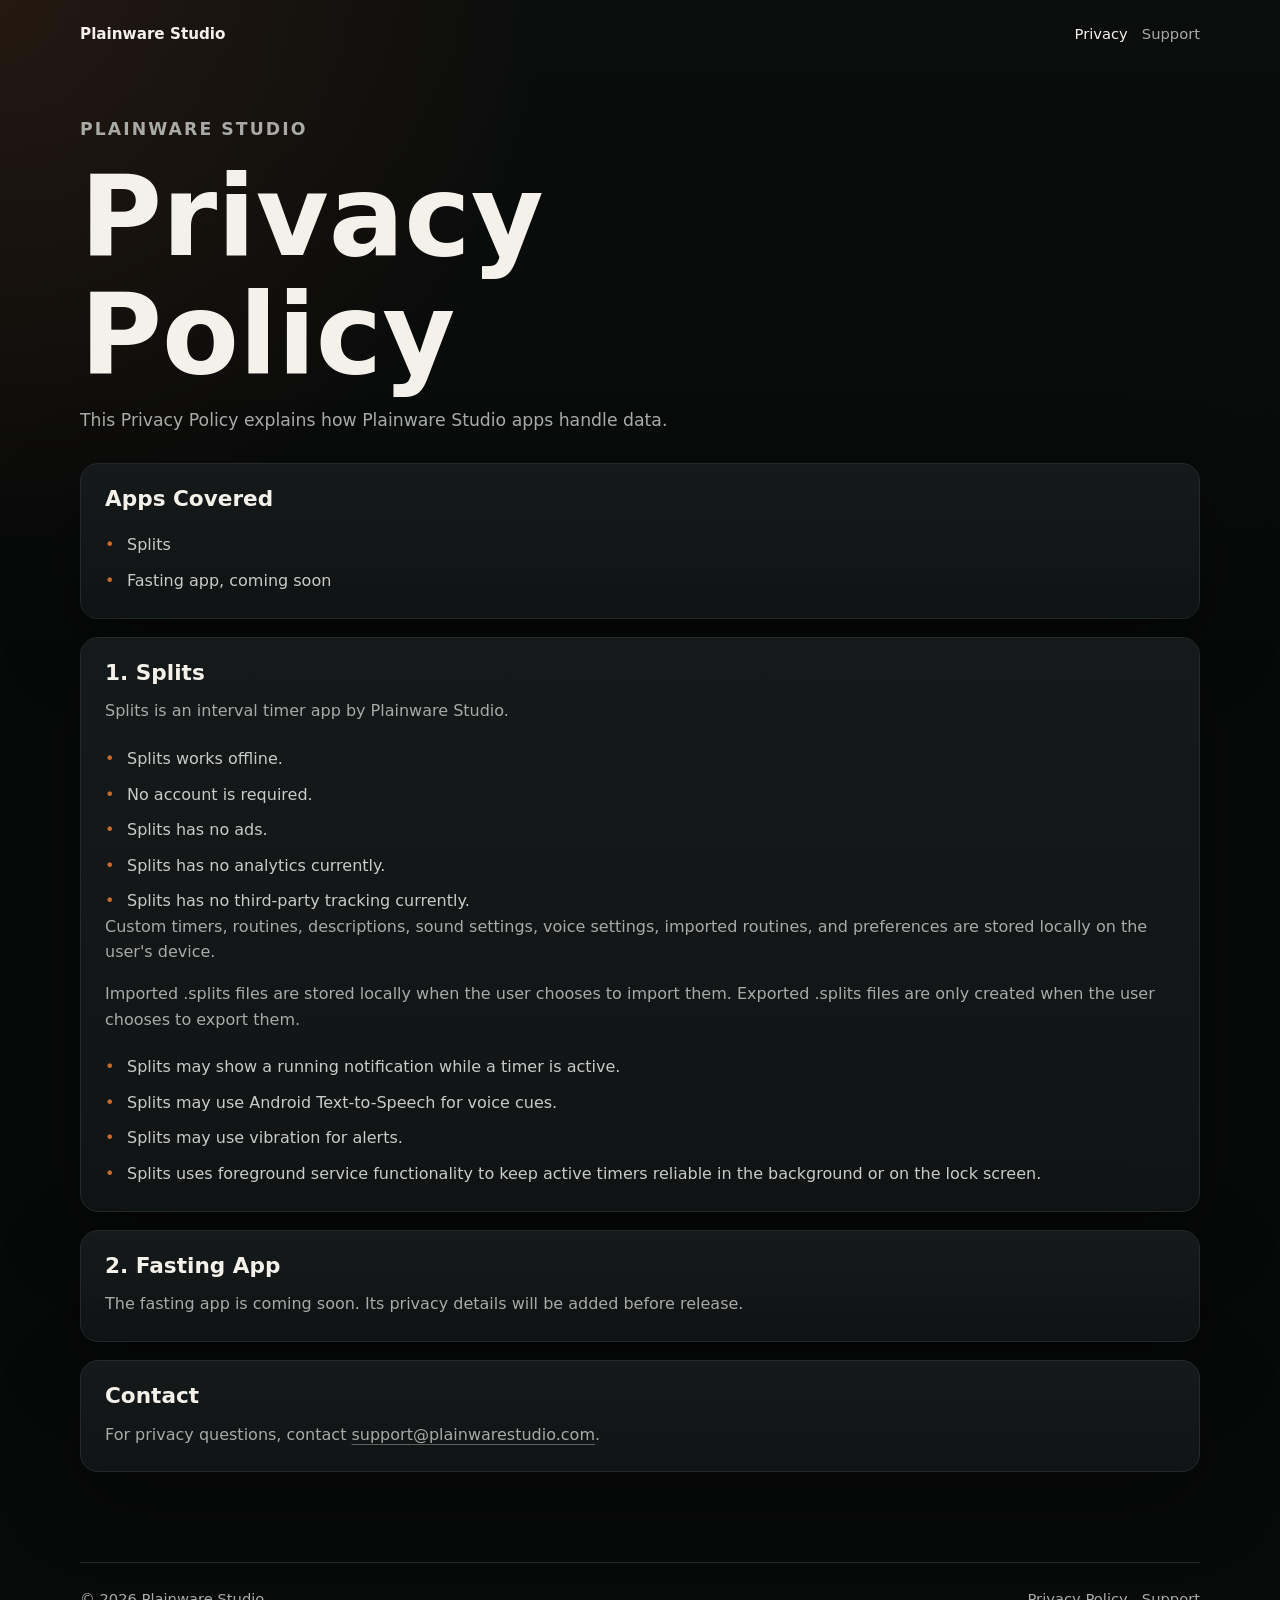
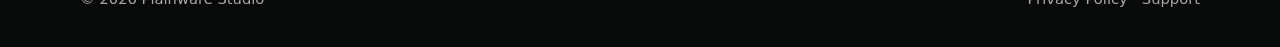
==== privacy/index.html @ e0c5e505 "Use clean URLs for static pages" ====
<!doctype html>
<html lang="en">
  <head>
    <meta charset="utf-8">
    <meta name="viewport" content="width=device-width, initial-scale=1">
    <meta name="description" content="Privacy policy for Plainware Studio apps.">
    <title>Privacy Policy | Plainware Studio</title>
    <link rel="stylesheet" href="../styles.css">
  </head>
  <body>
    <header class="site-header">
      <a class="brand" href="/" aria-label="Plainware Studio home">Plainware Studio</a>
      <nav class="site-nav" aria-label="Primary navigation">
        <a href="/privacy" aria-current="page">Privacy</a>
        <a href="/support">Support</a>
      </nav>
    </header>

    <main class="page">
      <section class="page-hero">
        <p class="eyebrow">Plainware Studio</p>
        <h1>Privacy Policy</h1>
        <p>This Privacy Policy explains how Plainware Studio apps handle data.</p>
      </section>

      <section class="content-card">
        <h2>Apps Covered</h2>
        <ul class="policy-list">
          <li>Splits</li>
          <li>Fasting app, coming soon</li>
        </ul>
      </section>

      <section class="content-card">
        <h2>1. Splits</h2>
        <p>Splits is an interval timer app by Plainware Studio.</p>
        <ul class="policy-list">
          <li>Splits works offline.</li>
          <li>No account is required.</li>
          <li>Splits has no ads.</li>
          <li>Splits has no analytics currently.</li>
          <li>Splits has no third-party tracking currently.</li>
        </ul>
        <p>
          Custom timers, routines, descriptions, sound settings, voice settings, imported routines, and preferences
          are stored locally on the user's device.
        </p>
        <p>
          Imported .splits files are stored locally when the user chooses to import them. Exported .splits files are
          only created when the user chooses to export them.
        </p>
        <ul class="policy-list">
          <li>Splits may show a running notification while a timer is active.</li>
          <li>Splits may use Android Text-to-Speech for voice cues.</li>
          <li>Splits may use vibration for alerts.</li>
          <li>
            Splits uses foreground service functionality to keep active timers reliable in the background or on the
            lock screen.
          </li>
        </ul>
      </section>

      <section class="content-card">
        <h2>2. Fasting App</h2>
        <p>The fasting app is coming soon. Its privacy details will be added before release.</p>
      </section>

      <section class="content-card">
        <h2>Contact</h2>
        <p>For privacy questions, contact <a href="mailto:support@plainwarestudio.com">support@plainwarestudio.com</a>.</p>
      </section>
    </main>

    <footer class="site-footer">
      <p>&copy; 2026 Plainware Studio</p>
      <nav aria-label="Footer navigation">
        <a href="/privacy">Privacy Policy</a>
        <a href="/support">Support</a>
      </nav>
    </footer>
  </body>
</html>
---- styles.css ----
:root {
  --bg: #080909;
  --panel: #111414;
  --panel-soft: #151919;
  --border: #242929;
  --text: #f4f1ea;
  --muted: #a8aaa8;
  --muted-strong: #c9cbc7;
  --splits: #c76a2a;
  --fasting: #a9e848;
  --shadow: 0 24px 80px rgba(0, 0, 0, 0.36);
  color-scheme: dark;
}

* {
  box-sizing: border-box;
}

html {
  background: var(--bg);
}

body {
  min-width: 320px;
  margin: 0;
  background:
    radial-gradient(circle at top left, rgba(199, 106, 42, 0.13), transparent 34rem),
    linear-gradient(180deg, #0b0d0d 0%, var(--bg) 42rem);
  color: var(--text);
  font-family:
    Inter, ui-sans-serif, system-ui, -apple-system, BlinkMacSystemFont, "Segoe UI", sans-serif;
  line-height: 1.6;
}

a {
  color: inherit;
  text-decoration-color: rgba(244, 241, 234, 0.34);
  text-underline-offset: 0.22em;
}

a:hover {
  text-decoration-color: currentColor;
}

.site-header,
.site-footer,
main {
  width: min(1120px, calc(100% - 32px));
  margin: 0 auto;
}

.site-header {
  display: flex;
  align-items: center;
  justify-content: space-between;
  gap: 16px;
  padding: 22px 0;
}

.brand {
  font-size: 0.95rem;
  font-weight: 750;
  letter-spacing: 0;
  text-decoration: none;
}

.site-nav,
.site-footer nav {
  display: flex;
  align-items: center;
  gap: 14px;
  color: var(--muted);
  font-size: 0.92rem;
}

.site-nav a,
.site-footer a {
  text-decoration: none;
}

.site-nav a:hover,
.site-nav a[aria-current="page"],
.site-footer a:hover {
  color: var(--text);
}

.hero {
  display: grid;
  gap: 18px;
  min-height: 58vh;
  align-content: center;
  padding: 64px 0 56px;
}

.eyebrow {
  margin: 0;
  color: var(--splits);
  font-size: 0.76rem;
  font-weight: 800;
  letter-spacing: 0.12em;
  text-transform: uppercase;
}

h1,
h2,
h3,
p {
  margin-top: 0;
}

h1,
h2,
h3 {
  color: var(--text);
  line-height: 1.05;
  letter-spacing: 0;
}

h1 {
  max-width: 820px;
  margin-bottom: 0;
  font-size: clamp(3rem, 12vw, 7rem);
}

h2 {
  margin-bottom: 0;
  font-size: clamp(2rem, 8vw, 4.25rem);
}

h3 {
  margin-bottom: 14px;
  font-size: 1.7rem;
}

.hero-line {
  max-width: 800px;
  margin-bottom: 0;
  color: var(--muted-strong);
  font-size: clamp(1.35rem, 6vw, 3.1rem);
  line-height: 1.12;
}

.hero-copy,
.page-hero p {
  max-width: 660px;
  margin-bottom: 0;
  color: var(--muted);
  font-size: 1.08rem;
}

.section {
  padding: 24px 0 72px;
}

.section-heading {
  display: grid;
  gap: 12px;
  margin-bottom: 28px;
}

.app-grid {
  display: grid;
  gap: 18px;
}

.app-card,
.content-card,
.support-callout {
  border: 1px solid var(--border);
  border-radius: 18px;
  background: linear-gradient(180deg, var(--panel-soft), var(--panel));
  box-shadow: var(--shadow);
}

.app-card {
  padding: 24px;
}

.app-card p,
.content-card p {
  color: var(--muted);
}

.app-card-splits {
  border-top: 3px solid var(--splits);
}

.app-card-fasting {
  border-top: 3px solid var(--fasting);
}

.app-meta {
  display: flex;
  align-items: center;
  gap: 8px;
  margin-bottom: 18px;
  color: var(--muted);
  font-size: 0.88rem;
  font-weight: 700;
}

.app-dot {
  width: 10px;
  height: 10px;
  border-radius: 999px;
}

.app-dot-splits {
  background: var(--splits);
}

.app-dot-fasting {
  background: var(--fasting);
}

.feature-list,
.policy-list {
  display: grid;
  gap: 10px;
  margin: 22px 0 0;
  padding: 0;
  list-style: none;
}

.feature-list li,
.policy-list li {
  position: relative;
  padding-left: 22px;
  color: var(--muted-strong);
}

.feature-list li::before,
.policy-list li::before {
  position: absolute;
  left: 0;
  color: var(--splits);
  content: "•";
}

.support-callout {
  display: grid;
  gap: 18px;
  margin-bottom: 72px;
  padding: 24px;
}

.support-callout h2 {
  margin-top: 8px;
}

.support-callout a {
  width: fit-content;
  color: var(--text);
  font-size: 1.05rem;
  font-weight: 750;
}

.page {
  padding: 48px 0 72px;
}

.page-hero {
  display: grid;
  gap: 14px;
  margin-bottom: 28px;
}

.content-card {
  margin-bottom: 18px;
  padding: 24px;
}

.content-card h2 {
  margin-bottom: 14px;
  font-size: 1.35rem;
}

.content-card p:last-child,
.site-footer p {
  margin-bottom: 0;
}

.site-footer {
  display: flex;
  flex-direction: column;
  gap: 12px;
  border-top: 1px solid var(--border);
  padding: 24px 0 36px;
  color: var(--muted);
  font-size: 0.92rem;
}

@media (min-width: 720px) {
  .site-header,
  .site-footer,
  main {
    width: min(1120px, calc(100% - 64px));
  }

  .hero {
    padding: 92px 0 84px;
  }

  .app-grid {
    grid-template-columns: minmax(0, 1.35fr) minmax(280px, 0.65fr);
    align-items: stretch;
  }

  .app-card {
    padding: 32px;
  }

  .support-callout {
    grid-template-columns: 1fr auto;
    align-items: center;
    padding: 32px;
  }

  .site-footer {
    flex-direction: row;
    align-items: center;
    justify-content: space-between;
  }
}
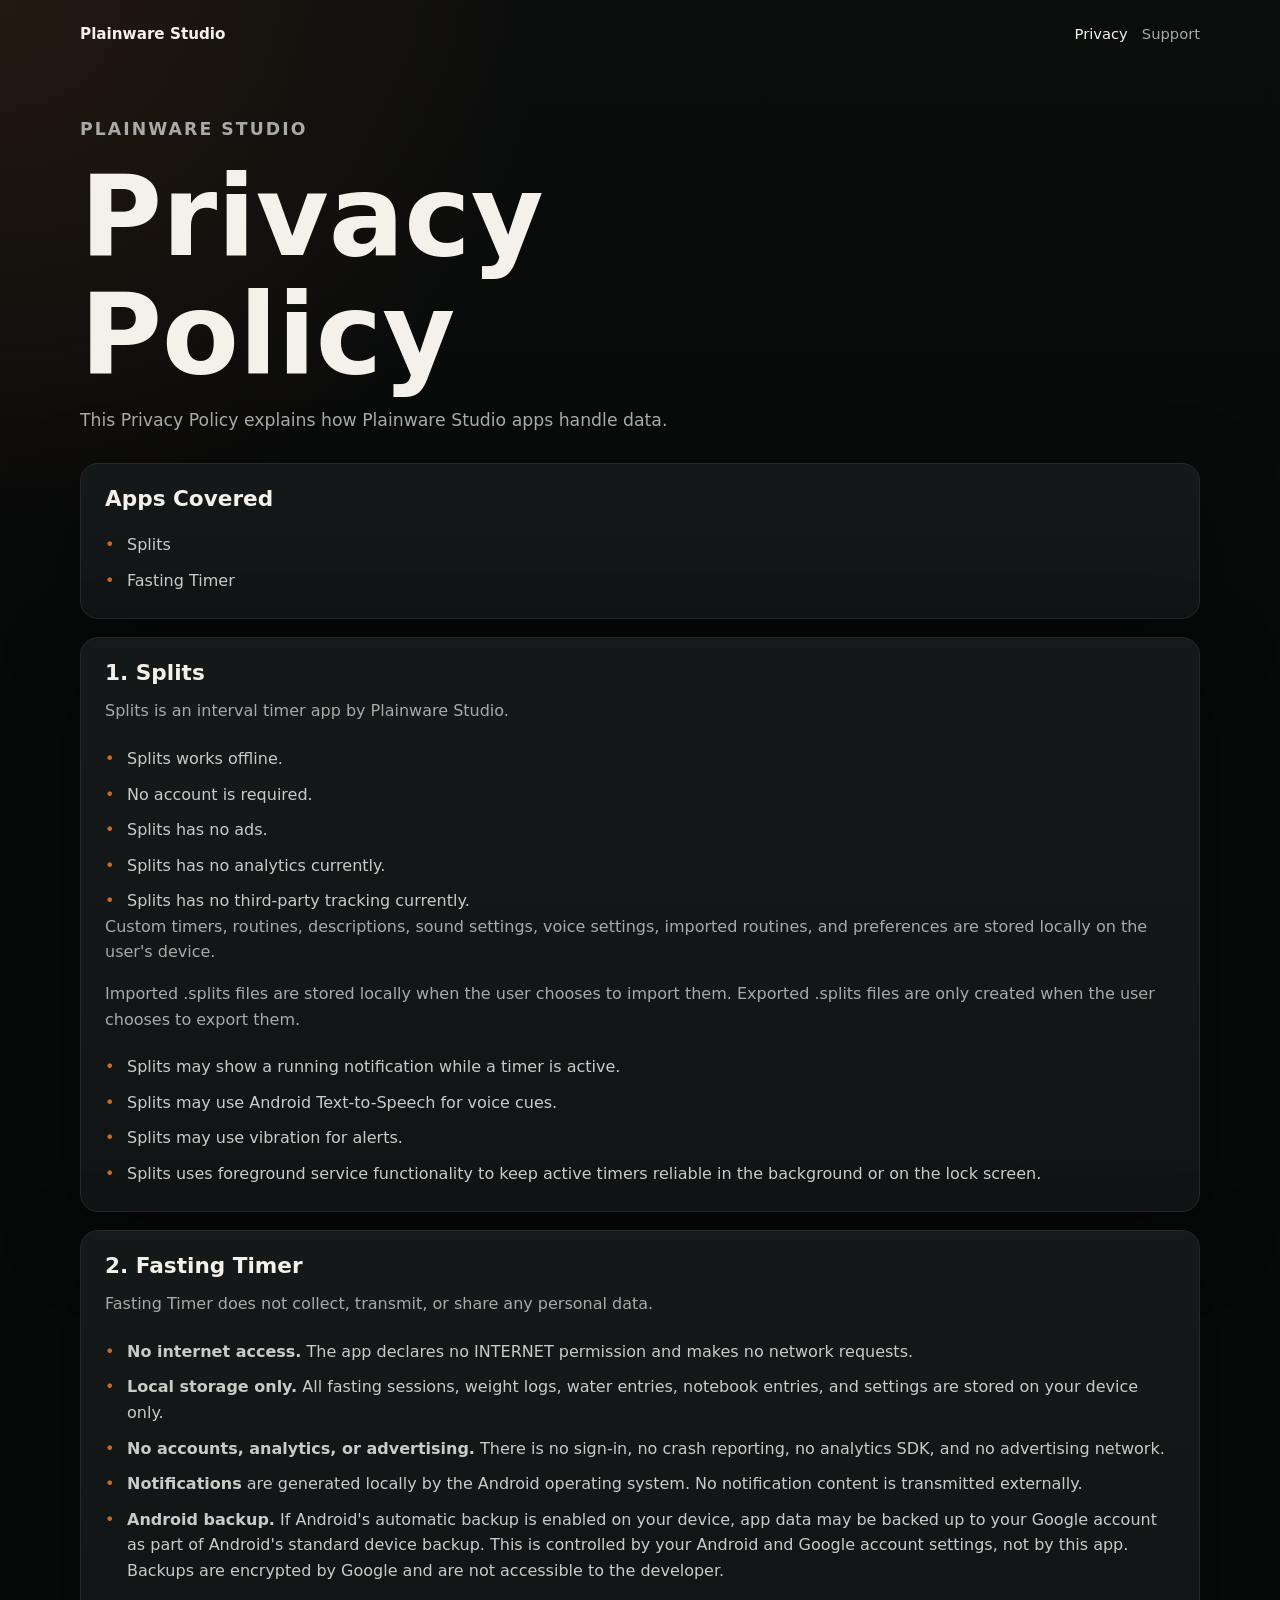
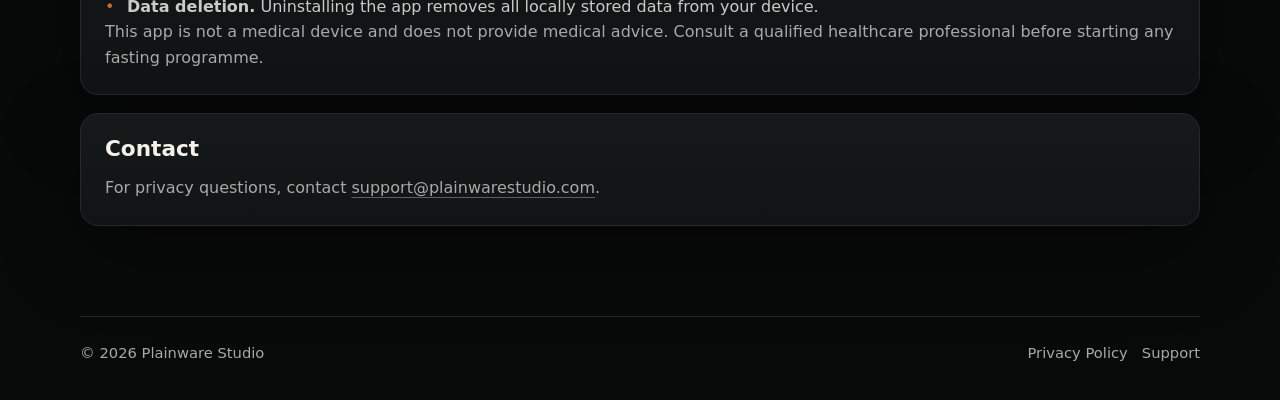
==== commit e14a30f3: "Add Fasting Timer privacy policy section Co-Authored-By: Claude Sonnet 4.6 <noreply@anthropic.com>" ====
--- a/privacy/index.html
+++ b/privacy/index.html
@@ -27,7 +27,7 @@
         <h2>Apps Covered</h2>
         <ul class="policy-list">
           <li>Splits</li>
-          <li>Fasting app, coming soon</li>
+          <li>Fasting Timer</li>
         </ul>
       </section>
 
@@ -61,8 +61,38 @@
       </section>
 
       <section class="content-card">
-        <h2>2. Fasting App</h2>
-        <p>The fasting app is coming soon. Its privacy details will be added before release.</p>
+        <h2>2. Fasting Timer</h2>
+        <p>Fasting Timer does not collect, transmit, or share any personal data.</p>
+        <ul class="policy-list">
+          <li>
+            <strong>No internet access.</strong> The app declares no INTERNET permission and makes no network requests.
+          </li>
+          <li>
+            <strong>Local storage only.</strong> All fasting sessions, weight logs, water entries, notebook entries,
+            and settings are stored on your device only.
+          </li>
+          <li>
+            <strong>No accounts, analytics, or advertising.</strong> There is no sign-in, no crash reporting, no
+            analytics SDK, and no advertising network.
+          </li>
+          <li>
+            <strong>Notifications</strong> are generated locally by the Android operating system. No notification
+            content is transmitted externally.
+          </li>
+          <li>
+            <strong>Android backup.</strong> If Android's automatic backup is enabled on your device, app data may be
+            backed up to your Google account as part of Android's standard device backup. This is controlled by your
+            Android and Google account settings, not by this app. Backups are encrypted by Google and are not
+            accessible to the developer.
+          </li>
+          <li>
+            <strong>Data deletion.</strong> Uninstalling the app removes all locally stored data from your device.
+          </li>
+        </ul>
+        <p>
+          This app is not a medical device and does not provide medical advice. Consult a qualified healthcare
+          professional before starting any fasting programme.
+        </p>
       </section>
 
       <section class="content-card">
--- a/styles.css
+++ b/styles.css
@@ -290,6 +290,24 @@
   font-size: 0.92rem;
 }
 
+.support-faq {
+  display: grid;
+  gap: 20px;
+  margin: 0;
+  padding: 0;
+}
+
+.support-faq dt {
+  margin-bottom: 4px;
+  color: var(--muted-strong);
+  font-weight: 700;
+}
+
+.support-faq dd {
+  margin: 0;
+  color: var(--muted);
+}
+
 @media (min-width: 720px) {
   .site-header,
   .site-footer,
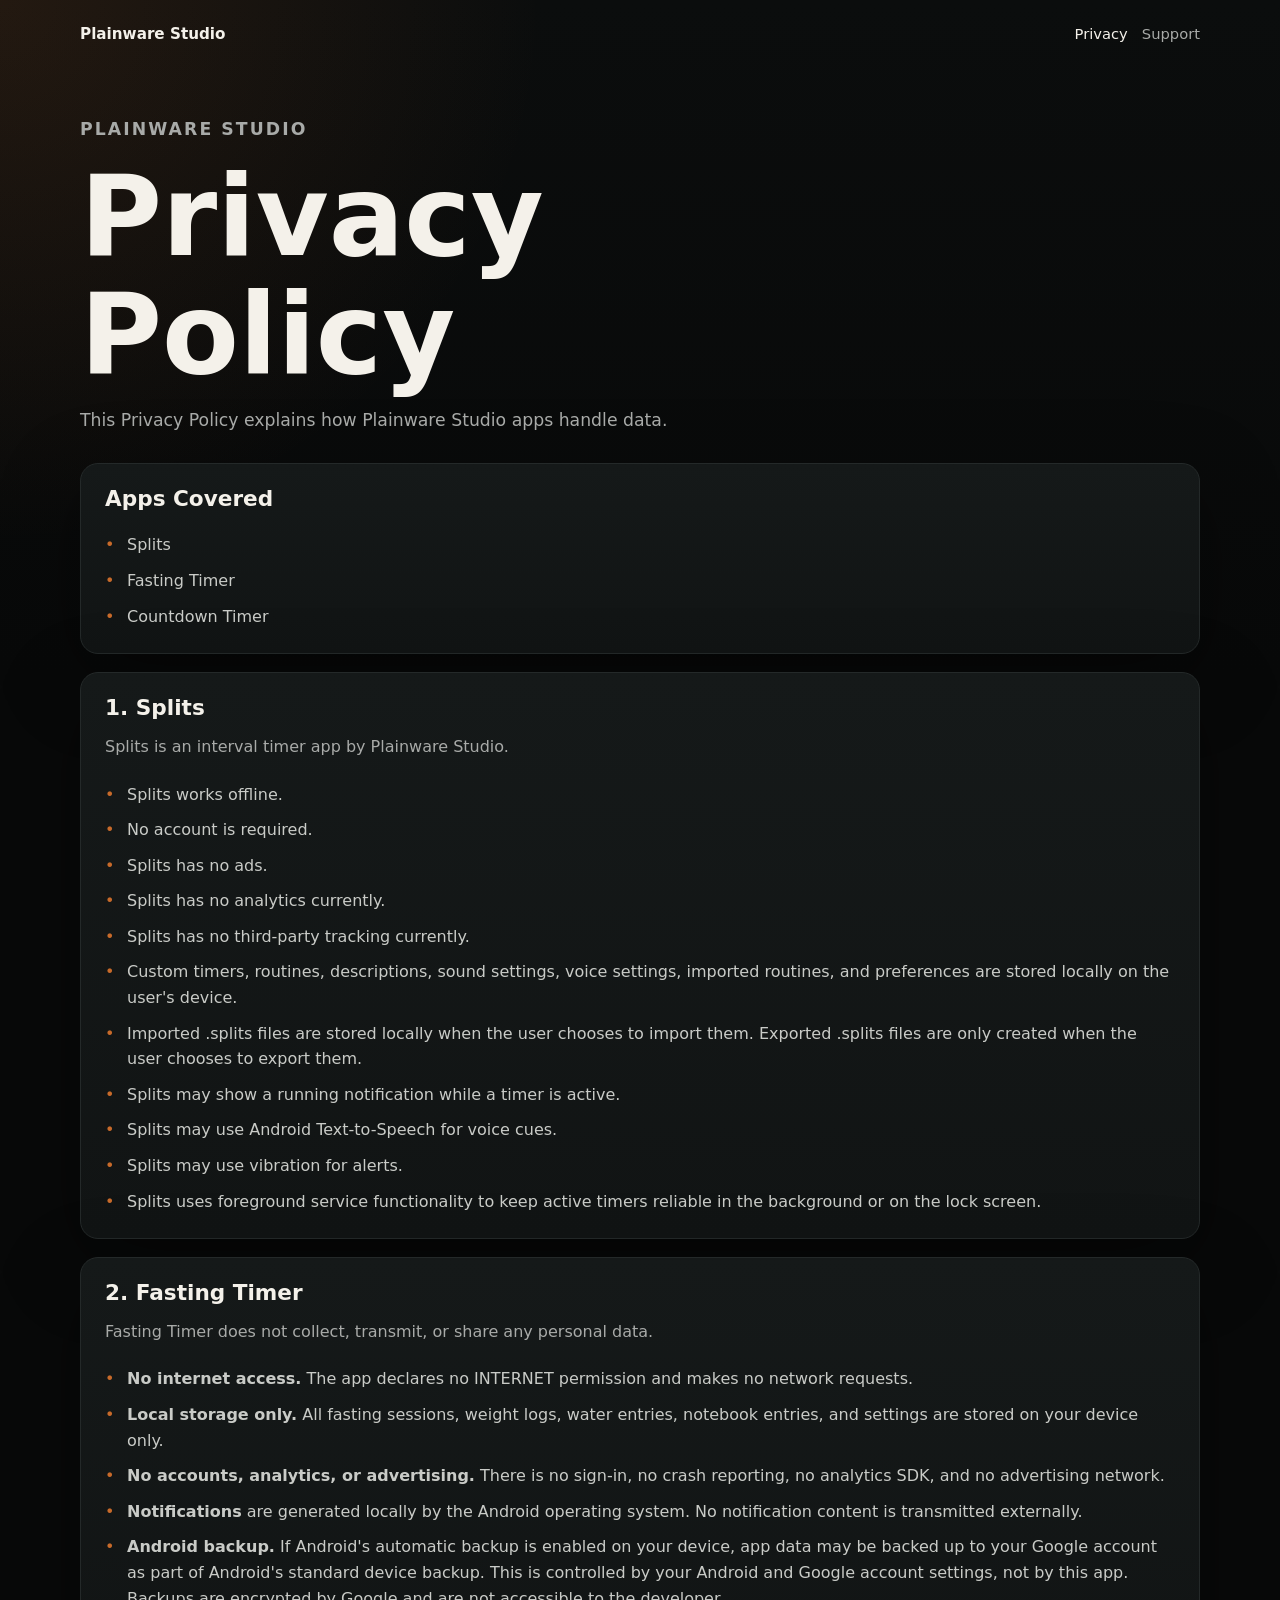
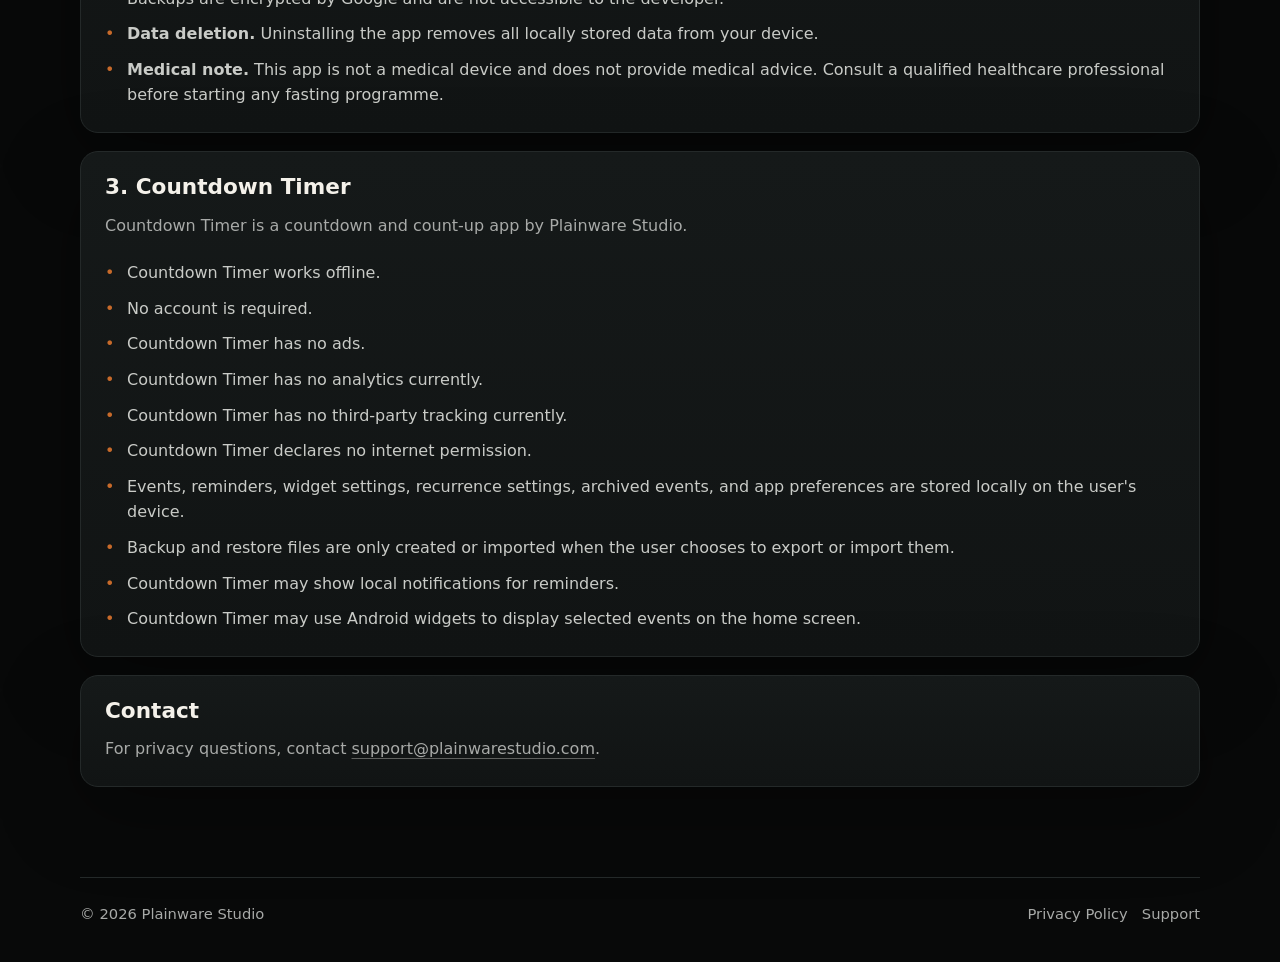
==== commit 961b73df: "Clean up app sections and website update guidance" ====
--- a/privacy/index.html
+++ b/privacy/index.html
@@ -5,7 +5,7 @@
     <meta name="viewport" content="width=device-width, initial-scale=1">
     <meta name="description" content="Privacy policy for Plainware Studio apps.">
     <title>Privacy Policy | Plainware Studio</title>
-    <link rel="stylesheet" href="../styles.css">
+    <link rel="stylesheet" href="../styles.css?v=20260523">
   </head>
   <body>
     <header class="site-header">
@@ -28,6 +28,7 @@
         <ul class="policy-list">
           <li>Splits</li>
           <li>Fasting Timer</li>
+          <li>Countdown Timer</li>
         </ul>
       </section>
 
@@ -40,16 +41,14 @@
           <li>Splits has no ads.</li>
           <li>Splits has no analytics currently.</li>
           <li>Splits has no third-party tracking currently.</li>
-        </ul>
-        <p>
-          Custom timers, routines, descriptions, sound settings, voice settings, imported routines, and preferences
-          are stored locally on the user's device.
-        </p>
-        <p>
-          Imported .splits files are stored locally when the user chooses to import them. Exported .splits files are
-          only created when the user chooses to export them.
-        </p>
-        <ul class="policy-list">
+          <li>
+            Custom timers, routines, descriptions, sound settings, voice settings, imported routines, and preferences
+            are stored locally on the user's device.
+          </li>
+          <li>
+            Imported .splits files are stored locally when the user chooses to import them. Exported .splits files are
+            only created when the user chooses to export them.
+          </li>
           <li>Splits may show a running notification while a timer is active.</li>
           <li>Splits may use Android Text-to-Speech for voice cues.</li>
           <li>Splits may use vibration for alerts.</li>
@@ -88,11 +87,33 @@
           <li>
             <strong>Data deletion.</strong> Uninstalling the app removes all locally stored data from your device.
           </li>
+          <li>
+            <strong>Medical note.</strong> This app is not a medical device and does not provide medical advice.
+            Consult a qualified healthcare professional before starting any fasting programme.
+          </li>
         </ul>
-        <p>
-          This app is not a medical device and does not provide medical advice. Consult a qualified healthcare
-          professional before starting any fasting programme.
-        </p>
+      </section>
+
+      <section class="content-card">
+        <h2>3. Countdown Timer</h2>
+        <p>Countdown Timer is a countdown and count-up app by Plainware Studio.</p>
+        <ul class="policy-list">
+          <li>Countdown Timer works offline.</li>
+          <li>No account is required.</li>
+          <li>Countdown Timer has no ads.</li>
+          <li>Countdown Timer has no analytics currently.</li>
+          <li>Countdown Timer has no third-party tracking currently.</li>
+          <li>Countdown Timer declares no internet permission.</li>
+          <li>
+            Events, reminders, widget settings, recurrence settings, archived events, and app preferences are stored
+            locally on the user's device.
+          </li>
+          <li>
+            Backup and restore files are only created or imported when the user chooses to export or import them.
+          </li>
+          <li>Countdown Timer may show local notifications for reminders.</li>
+          <li>Countdown Timer may use Android widgets to display selected events on the home screen.</li>
+        </ul>
       </section>
 
       <section class="content-card">
--- a/styles.css
+++ b/styles.css
@@ -8,6 +8,7 @@
   --muted-strong: #c9cbc7;
   --splits: #c76a2a;
   --fasting: #a9e848;
+  --countdown: #9E7FE8;
   --shadow: 0 24px 80px rgba(0, 0, 0, 0.36);
   color-scheme: dark;
 }
@@ -155,7 +156,7 @@
 .section-heading {
   display: grid;
   gap: 12px;
-  margin-bottom: 28px;
+  margin-bottom: 32px;
 }
 
 .app-grid {
@@ -189,6 +190,10 @@
   border-top: 3px solid var(--fasting);
 }
 
+.app-card-countdown {
+  border-top: 3px solid var(--countdown);
+}
+
 .app-meta {
   display: flex;
   align-items: center;
@@ -211,6 +216,10 @@
 
 .app-dot-fasting {
   background: var(--fasting);
+}
+
+.app-dot-countdown {
+  background: var(--countdown);
 }
 
 .feature-list,
@@ -237,6 +246,14 @@
   content: "•";
 }
 
+.app-card-fasting .feature-list li::before {
+  color: var(--fasting);
+}
+
+.app-card-countdown .feature-list li::before {
+  color: var(--countdown);
+}
+
 .support-callout {
   display: grid;
   gap: 18px;
@@ -290,22 +307,45 @@
   font-size: 0.92rem;
 }
 
+.app-note {
+  margin-top: 18px;
+  font-size: 0.88rem;
+}
+
+.app-trust {
+  margin-top: 6px;
+  font-size: 0.82rem;
+  opacity: 0.7;
+}
+
 .support-faq {
   display: grid;
-  gap: 20px;
+  gap: 0;
   margin: 0;
   padding: 0;
 }
 
+.policy-list + .support-faq {
+  margin-top: 24px;
+}
+
 .support-faq dt {
-  margin-bottom: 4px;
-  color: var(--muted-strong);
+  margin: 22px 0 6px;
+  color: var(--text);
   font-weight: 700;
+  font-size: 0.97rem;
+}
+
+.support-faq dt:first-child {
+  margin-top: 0;
 }
 
 .support-faq dd {
   margin: 0;
-  color: var(--muted);
+  padding: 0 0 2px 14px;
+  border-left: 2px solid var(--border);
+  color: var(--muted);
+  font-size: 0.95rem;
 }
 
 @media (min-width: 720px) {
@@ -320,8 +360,8 @@
   }
 
   .app-grid {
-    grid-template-columns: minmax(0, 1.35fr) minmax(280px, 0.65fr);
-    align-items: stretch;
+    grid-template-columns: repeat(auto-fit, minmax(280px, 1fr));
+    align-items: start;
   }
 
   .app-card {
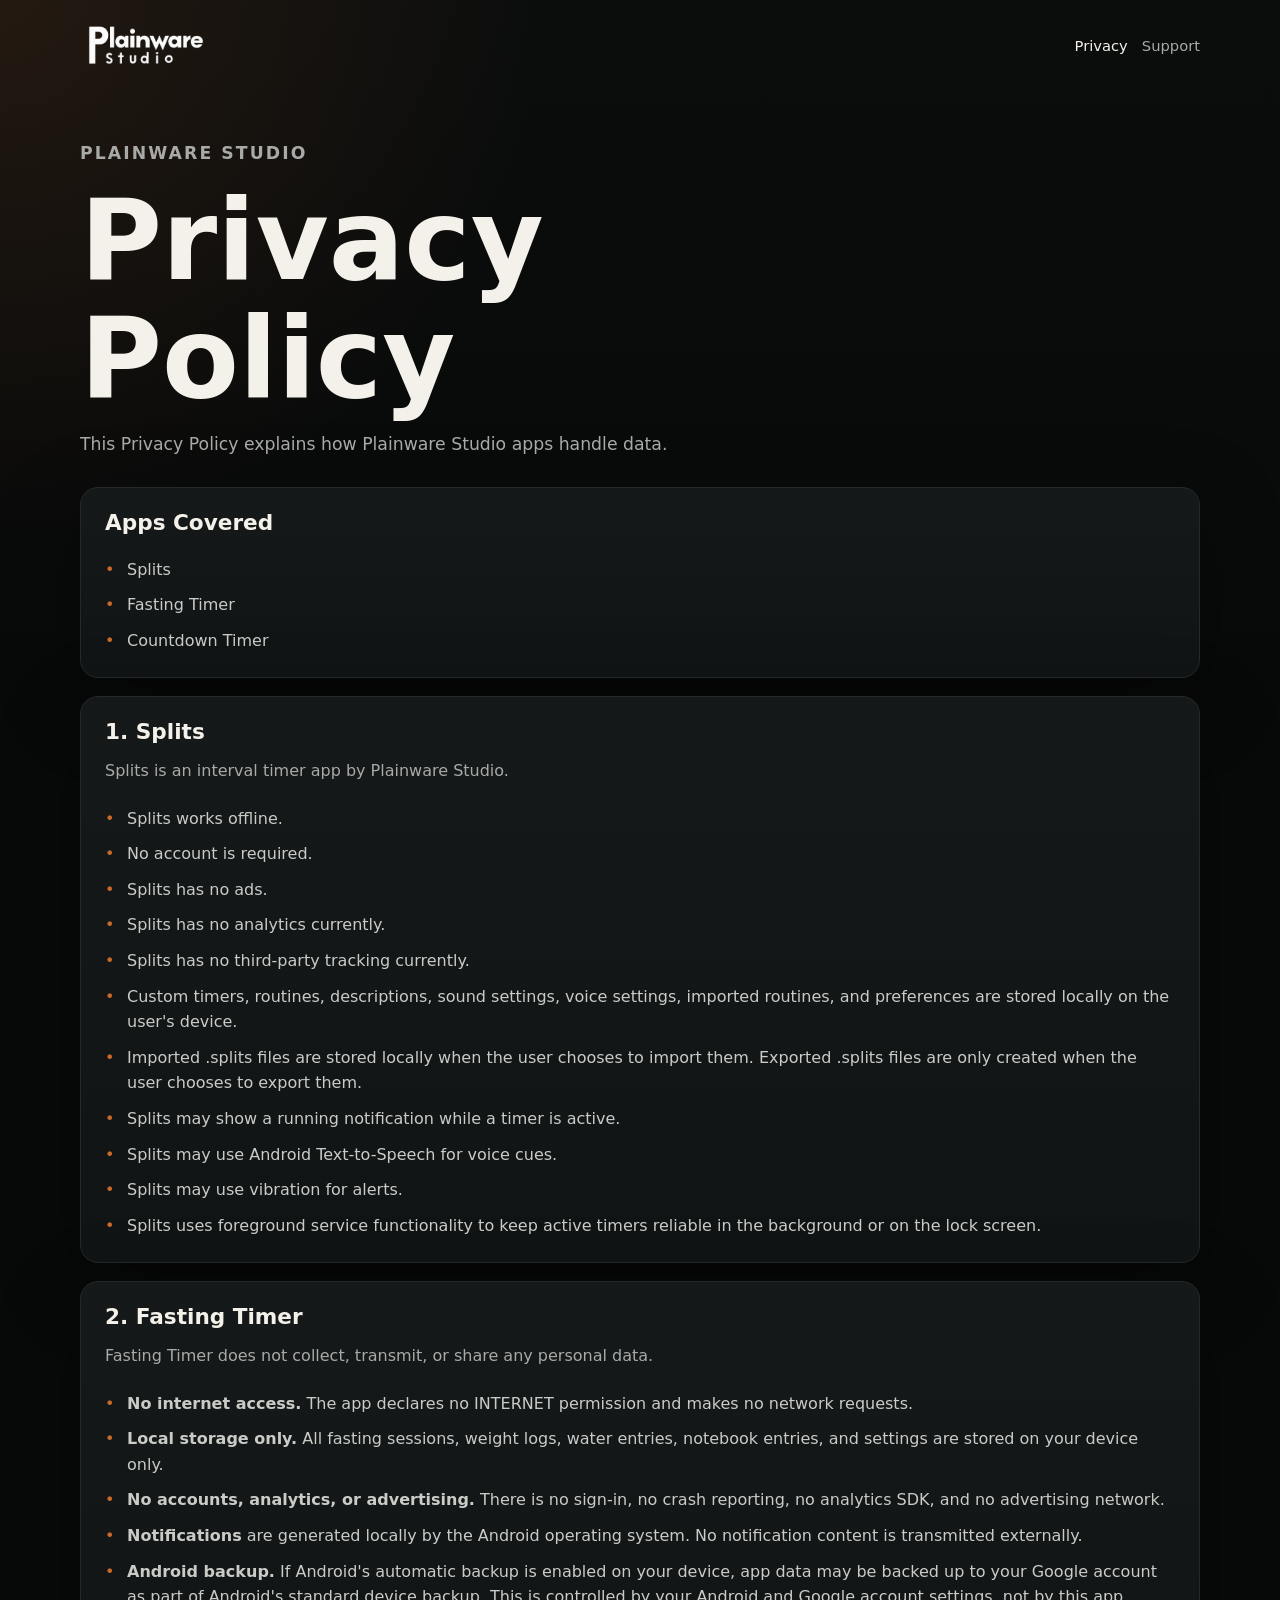
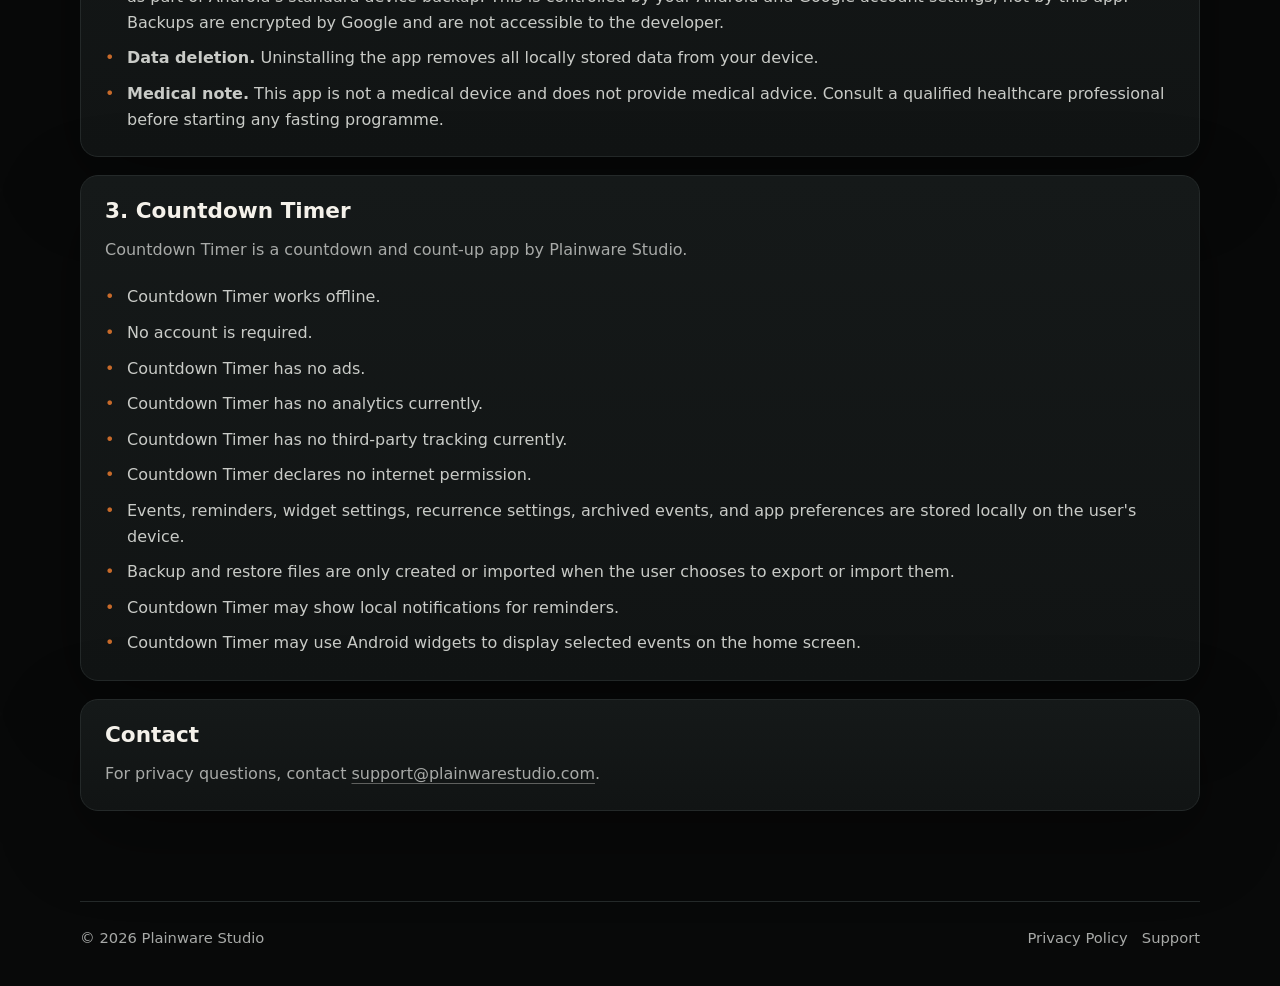
==== commit 31b26c68: "Add Plainware Studio site logo" ====
--- a/privacy/index.html
+++ b/privacy/index.html
@@ -5,11 +5,13 @@
     <meta name="viewport" content="width=device-width, initial-scale=1">
     <meta name="description" content="Privacy policy for Plainware Studio apps.">
     <title>Privacy Policy | Plainware Studio</title>
-    <link rel="stylesheet" href="../styles.css?v=20260523">
+    <link rel="stylesheet" href="../styles.css?v=20260526">
   </head>
   <body>
     <header class="site-header">
-      <a class="brand" href="/" aria-label="Plainware Studio home">Plainware Studio</a>
+      <a class="brand" href="/" aria-label="Plainware Studio home">
+        <img class="site-logo" src="/assets/plainware-studio-logo.png?v=20260526" alt="Plainware Studio" width="720" height="264">
+      </a>
       <nav class="site-nav" aria-label="Primary navigation">
         <a href="/privacy" aria-current="page">Privacy</a>
         <a href="/support">Support</a>
--- a/styles.css
+++ b/styles.css
@@ -59,10 +59,15 @@
 }
 
 .brand {
-  font-size: 0.95rem;
-  font-weight: 750;
-  letter-spacing: 0;
+  display: inline-flex;
+  align-items: center;
   text-decoration: none;
+}
+
+.site-logo {
+  display: block;
+  width: 118px;
+  height: auto;
 }
 
 .site-nav,
@@ -177,6 +182,21 @@
   padding: 24px;
 }
 
+.app-card-header {
+  display: flex;
+  align-items: center;
+  gap: 16px;
+  margin-bottom: 20px;
+}
+
+.app-icon {
+  width: 72px;
+  height: 72px;
+  flex: 0 0 auto;
+  border-radius: 18px;
+  box-shadow: 0 12px 32px rgba(0, 0, 0, 0.28);
+}
+
 .app-card p,
 .content-card p {
   color: var(--muted);
@@ -198,7 +218,7 @@
   display: flex;
   align-items: center;
   gap: 8px;
-  margin-bottom: 18px;
+  margin-bottom: 8px;
   color: var(--muted);
   font-size: 0.88rem;
   font-weight: 700;
@@ -359,6 +379,10 @@
     padding: 92px 0 84px;
   }
 
+  .site-logo {
+    width: 132px;
+  }
+
   .app-grid {
     grid-template-columns: repeat(auto-fit, minmax(280px, 1fr));
     align-items: start;
@@ -366,6 +390,12 @@
 
   .app-card {
     padding: 32px;
+  }
+
+  .app-icon {
+    width: 84px;
+    height: 84px;
+    border-radius: 20px;
   }
 
   .support-callout {
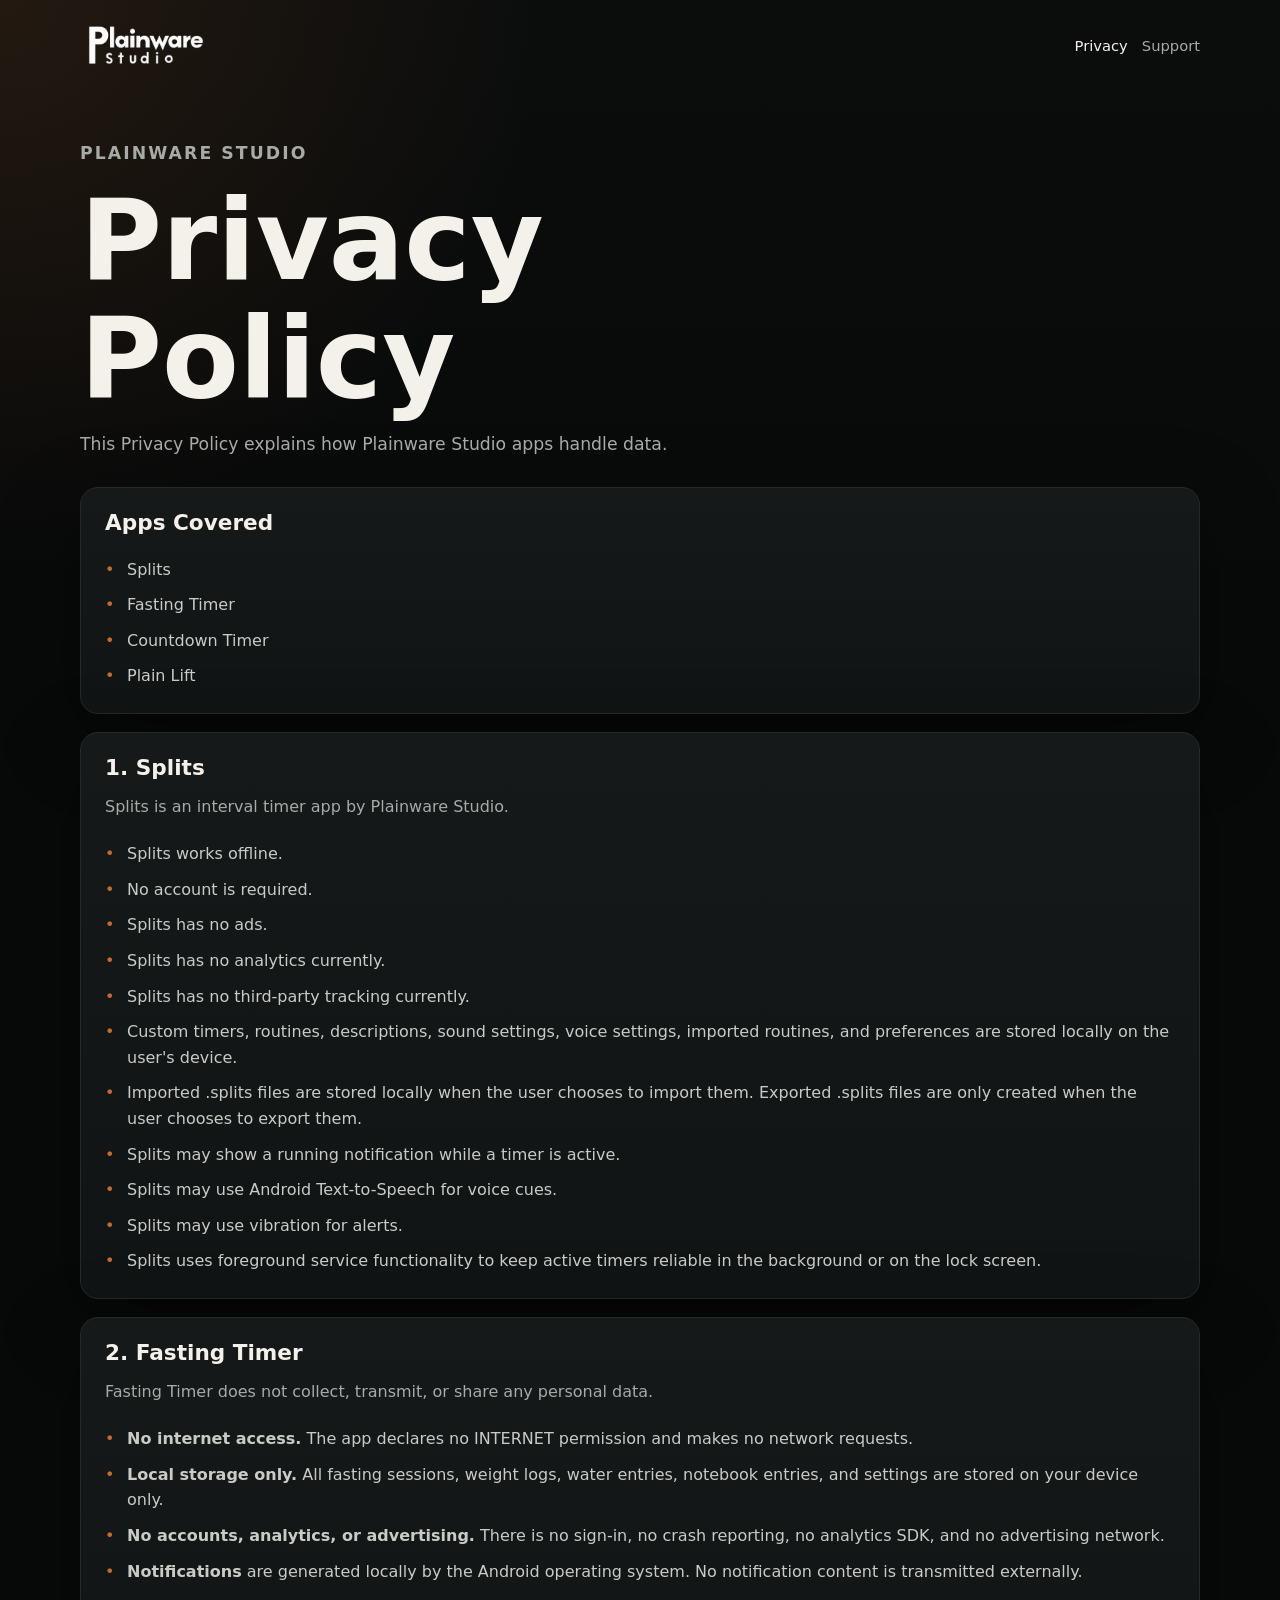
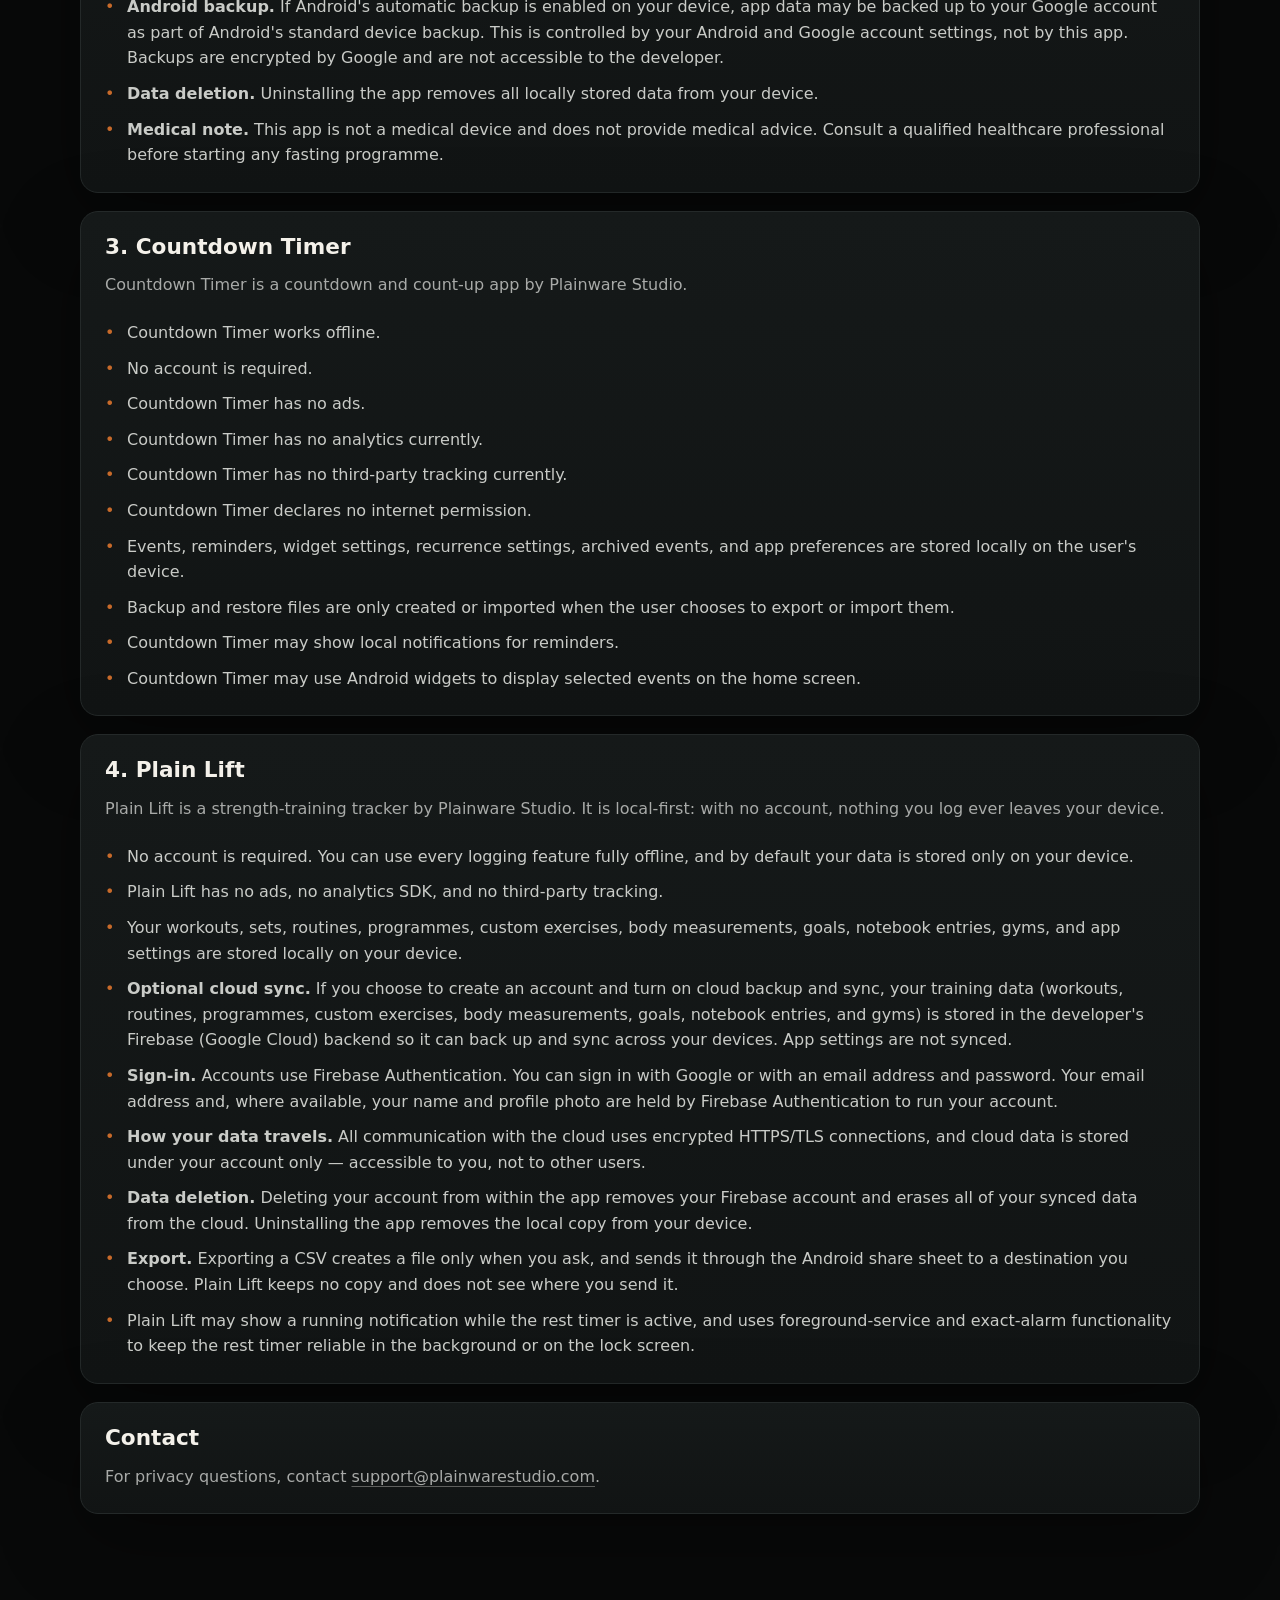
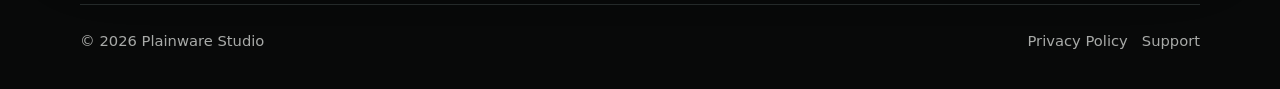
==== commit 57cdffce: "privacy: add Plain Lift section Co-Authored-By: Claude Opus 4.8 <noreply@anthropic.com> Claude-Sessi" ====
--- a/privacy/index.html
+++ b/privacy/index.html
@@ -31,6 +31,7 @@
           <li>Splits</li>
           <li>Fasting Timer</li>
           <li>Countdown Timer</li>
+          <li>Plain Lift</li>
         </ul>
       </section>
 
@@ -119,6 +120,22 @@
       </section>
 
       <section class="content-card">
+        <h2>4. Plain Lift</h2>
+        <p>Plain Lift is a strength-training tracker by Plainware Studio. It is local-first: with no account, nothing you log ever leaves your device.</p>
+        <ul class="policy-list">
+          <li>No account is required. You can use every logging feature fully offline, and by default your data is stored only on your device.</li>
+          <li>Plain Lift has no ads, no analytics SDK, and no third-party tracking.</li>
+          <li>Your workouts, sets, routines, programmes, custom exercises, body measurements, goals, notebook entries, gyms, and app settings are stored locally on your device.</li>
+          <li><strong>Optional cloud sync.</strong> If you choose to create an account and turn on cloud backup and sync, your training data (workouts, routines, programmes, custom exercises, body measurements, goals, notebook entries, and gyms) is stored in the developer's Firebase (Google Cloud) backend so it can back up and sync across your devices. App settings are not synced.</li>
+          <li><strong>Sign-in.</strong> Accounts use Firebase Authentication. You can sign in with Google or with an email address and password. Your email address and, where available, your name and profile photo are held by Firebase Authentication to run your account.</li>
+          <li><strong>How your data travels.</strong> All communication with the cloud uses encrypted HTTPS/TLS connections, and cloud data is stored under your account only — accessible to you, not to other users.</li>
+          <li><strong>Data deletion.</strong> Deleting your account from within the app removes your Firebase account and erases all of your synced data from the cloud. Uninstalling the app removes the local copy from your device.</li>
+          <li><strong>Export.</strong> Exporting a CSV creates a file only when you ask, and sends it through the Android share sheet to a destination you choose. Plain Lift keeps no copy and does not see where you send it.</li>
+          <li>Plain Lift may show a running notification while the rest timer is active, and uses foreground-service and exact-alarm functionality to keep the rest timer reliable in the background or on the lock screen.</li>
+        </ul>
+      </section>
+
+      <section class="content-card">
         <h2>Contact</h2>
         <p>For privacy questions, contact <a href="mailto:support@plainwarestudio.com">support@plainwarestudio.com</a>.</p>
       </section>
